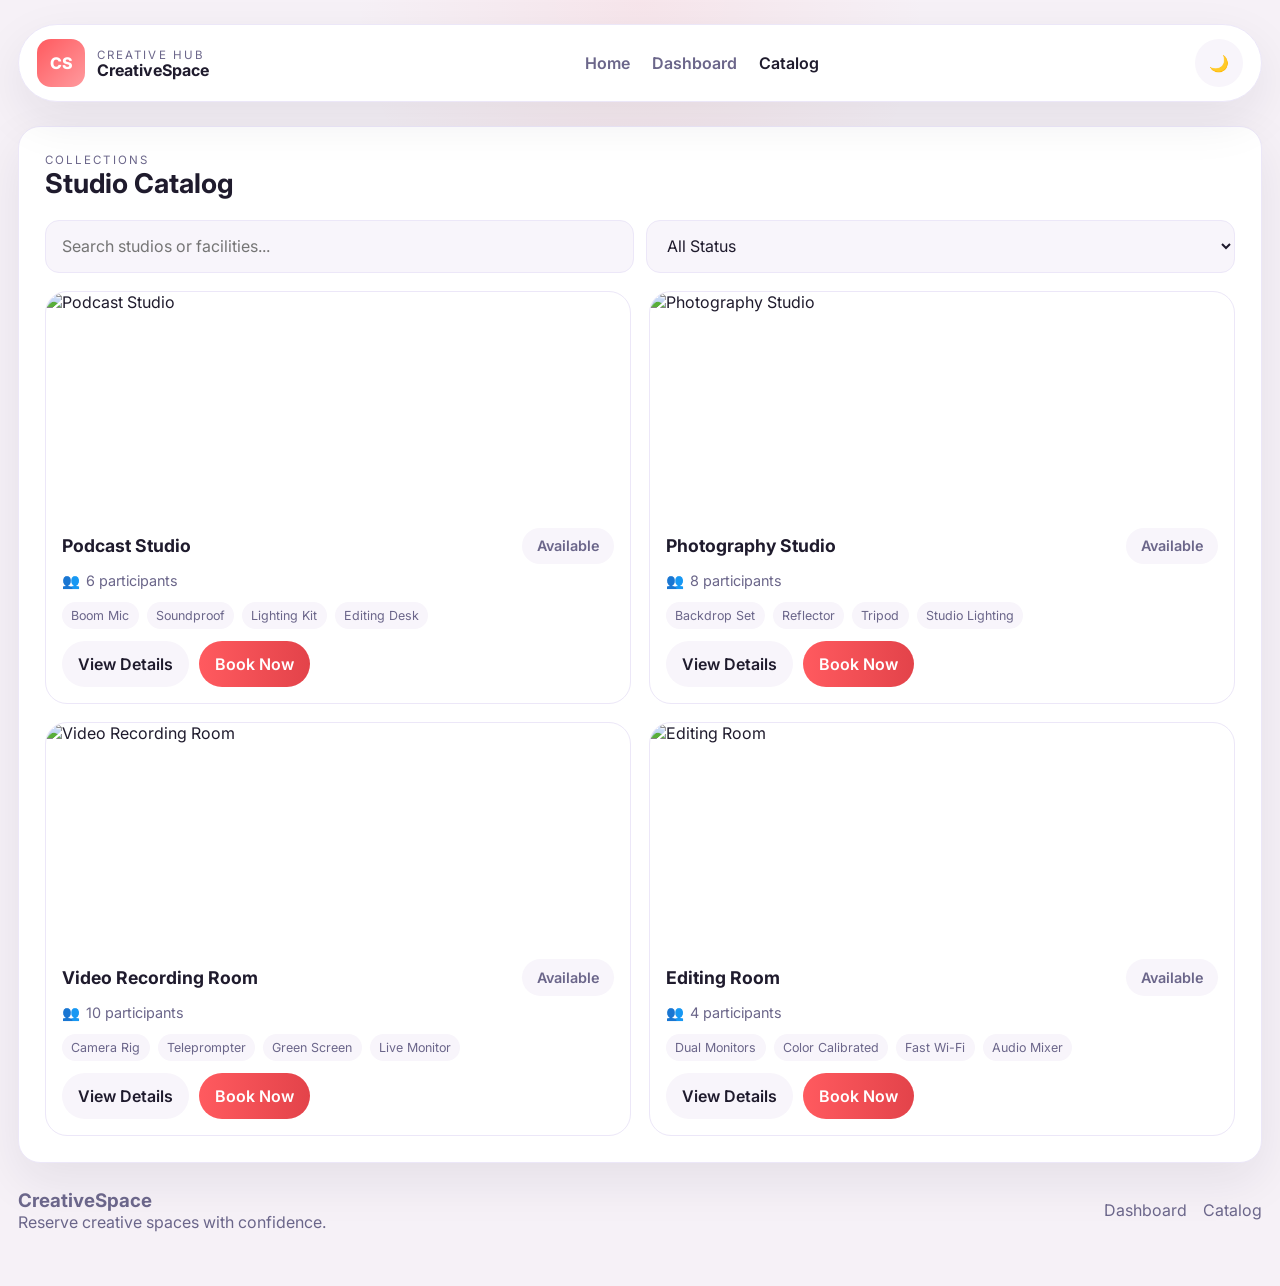
==== views/component/catalog.html @ 280a5e44 "first commit" ====
<!DOCTYPE html>
<html lang="en">
  <head>
    <meta charset="UTF-8" />
    <meta name="viewport" content="width=device-width, initial-scale=1.0" />
    <title>CreativeSpace | Studio Catalog</title>
    <link rel="preconnect" href="https://fonts.googleapis.com" />
    <link rel="preconnect" href="https://fonts.gstatic.com" crossorigin />
    <link href="https://fonts.googleapis.com/css2?family=Inter:wght@400;500;600;700;800&display=swap" rel="stylesheet" />
    <link rel="stylesheet" href="../style/style.css" />
  </head>
  <body data-page="catalog">
    <div class="app-shell">
      <header class="top-nav">
        <div class="brand-wrap">
          <div class="brand-mark">CS</div>
          <div>
            <p class="eyebrow">Creative Hub</p>
            <h1>CreativeSpace</h1>
          </div>
        </div>
        <nav class="nav-links">
          <a href="../../index.html">Home</a>
          <a href="dashboard.html">Dashboard</a>
          <a href="catalog.html" class="active">Catalog</a>
        </nav>
        <div class="nav-actions">
          <button class="theme-toggle" id="themeToggle" aria-label="Toggle theme">
            <span class="toggle-icon">🌙</span>
          </button>
        </div>
      </header>
      <main>
        <section class="catalog-section" id="catalog">
          <div class="section-header">
            <div>
              <p class="eyebrow">Collections</p>
              <h2>Studio Catalog</h2>
            </div>
          </div>
          <div class="catalog-controls">
            <input type="search" id="searchInput" placeholder="Search studios or facilities..." />
            <select id="statusFilter">
              <option value="all">All Status</option>
              <option value="available">Available</option>
              <option value="booked">Booked</option>
            </select>
          </div>
          <div class="studio-grid" id="studioGrid"></div>
        </section>
      </main>
      <footer class="footer">
        <div>
          <h3>CreativeSpace</h3>
          <p>Reserve creative spaces with confidence.</p>
        </div>
        <div class="footer-links">
          <a href="dashboard.html">Dashboard</a>
          <a href="catalog.html">Catalog</a>
        </div>
      </footer>
    </div>
    <div class="modal" id="studioModal">
      <div class="modal-content">
        <button class="modal-close" id="closeModal">&times;</button>
        <div id="modalBody"></div>
      </div>
    </div>
    <div class="modal booking-modal" id="bookingModal">
      <div class="booking-modal-content">
        <button class="modal-close" id="closeBookingModal">&times;</button>
        <div class="booking-modal-body">
          <div class="booking-modal-summary">
            <p class="eyebrow">Selected Studio</p>
            <h3 id="summaryTitle">Choose a space</h3>
            <p id="summaryDetails">No studio selected yet.</p>
            <ul id="summaryFacilities"></ul>
          </div>
          <form class="booking-form" id="bookingForm" novalidate>
            <div class="form-group">
              <label for="userName">Full Name</label>
              <input id="userName" name="userName" type="text" required />
            </div>
            <div class="form-row two-cols">
              <div class="form-group">
                <label for="studioSelect">Studio</label>
                <select id="studioSelect" name="studioSelect" required>
                  <option value="">Choose a studio</option>
                </select>
              </div>
              <div class="form-group">
                <label for="bookingDate">Booking Date</label>
                <input id="bookingDate" name="bookingDate" type="date" required />
              </div>
            </div>
            <div class="form-row two-cols">
              <div class="form-group">
                <label for="startTime">Start Time</label>
                <input id="startTime" name="startTime" type="time" required />
              </div>
              <div class="form-group">
                <label for="duration">Duration (hours)</label>
                <input id="duration" name="duration" type="number" min="1" max="12" required />
              </div>
            </div>
            <div class="form-row two-cols">
              <div class="form-group">
                <label for="participantCount">Participants</label>
                <input id="participantCount" name="participantCount" type="number" min="1" required />
              </div>
              <div class="form-group capacity-note">
                <label>Capacity Note</label>
                <p id="capacityMessage">Please select a studio</p>
              </div>
            </div>
            <div class="form-group">
              <label for="notes">Additional Notes</label>
              <textarea id="notes" name="notes" rows="4" placeholder="Describe your setup or special requests..."></textarea>
            </div>
            <button type="submit" class="submit-btn">Confirm Booking</button>
          </form>
        </div>
      </div>
    </div>
    <div class="toast" id="toast"></div>
    <script src="../script/script.js"></script>
  </body>
</html>
---- views/style/style.css ----
:root {
  --bg: #f6f1f7;
  --surface: #ffffff;
  --surface-2: #f8f5fb;
  --surface-3: #f1eefc;
  --text: #1f1b2d;
  --muted: #6b668a;
  --border: #ece7f8;
  --primary: #ff5a5f;
  --primary-dark: #e3434a;
  --primary-soft: #fff1f2;
  --success: #21b573;
  --warning: #ffb020;
  --shadow: 0 18px 50px rgba(31, 27, 45, 0.08);
  --radius: 22px;
  --transition: 0.25s ease;
}

:root.dark-theme {
  --bg: #11111d;
  --surface: #191926;
  --surface-2: #1f1f32;
  --surface-3: #2a2441;
  --text: #f7f5ff;
  --muted: #b1accf;
  --border: #2f2c4d;
  --primary: #ff7e87;
  --primary-dark: #ff5a5f;
  --primary-soft: #2d1823;
  --success: #39d98a;
  --warning: #ffba3a;
  --shadow: 0 20px 50px rgba(0, 0, 0, 0.35);
}

* {
  box-sizing: border-box;
  margin: 0;
  padding: 0;
}

html {
  scroll-behavior: smooth;
}

body {
  font-family: 'Inter', sans-serif;
  background:
    radial-gradient(circle at top, rgba(255, 90, 95, 0.08), transparent 20%),
    var(--bg);
  color: var(--text);
  transition: background var(--transition), color var(--transition);
}

button,
input,
select,
textarea {
  font: inherit;
}

button {
  cursor: pointer;
  border: none;
}

img {
  max-width: 100%;
  display: block;
}

.app-shell {
  max-width: 1400px;
  margin: 0 auto;
  padding: 24px 18px 54px;
}

.top-nav {
  display: flex;
  align-items: center;
  justify-content: space-between;
  gap: 16px;
  background: var(--surface);
  border: 1px solid var(--border);
  border-radius: 999px;
  padding: 14px 18px;
  position: sticky;
  top: 18px;
  z-index: 100;
  box-shadow: var(--shadow);
}

.brand-wrap {
  display: flex;
  align-items: center;
  gap: 12px;
}

.brand-mark {
  width: 48px;
  height: 48px;
  display: grid;
  place-items: center;
  background: linear-gradient(135deg, var(--primary), #ff9a9e);
  color: #fff;
  font-weight: 800;
  border-radius: 14px;
}

.brand-wrap h1 {
  font-size: 1rem;
  line-height: 1;
}

.eyebrow {
  font-size: 0.72rem;
  text-transform: uppercase;
  letter-spacing: 0.18em;
  color: var(--muted);
}

.nav-links {
  display: flex;
  align-items: center;
  gap: 22px;
}

.nav-links a {
  color: var(--muted);
  text-decoration: none;
  font-weight: 600;
  transition: color var(--transition);
}

.nav-links a:hover {
  color: var(--text);
}

.theme-toggle {
  width: 48px;
  height: 48px;
  background: var(--surface-2);
  color: var(--text);
  border-radius: 50%;
  transition: transform var(--transition), background var(--transition);
}

.theme-toggle:hover {
  transform: translateY(-1px);
}

.nav-links a.active {
  color: var(--text);
}

main {
  display: flex;
  flex-direction: column;
  gap: 32px;
  margin-top: 24px;
}

section {
  background: var(--surface);
  border: 1px solid var(--border);
  border-radius: var(--radius);
  box-shadow: var(--shadow);
  padding: 26px;
}

.section-header {
  display: flex;
  align-items: center;
  justify-content: space-between;
  gap: 12px;
  margin-bottom: 20px;
}

.section-header h2 {
  font-size: 1.7rem;
}

.center-text {
  justify-content: center;
  text-align: center;
}

.date-pill,
.status-pill,
.status-badge {
  background: var(--surface-2);
  color: var(--muted);
  padding: 0.6rem 0.9rem;
  border-radius: 999px;
  font-size: 0.9rem;
  font-weight: 600;
}

.stats-grid {
  display: grid;
  grid-template-columns: repeat(4, minmax(0, 1fr));
  gap: 16px;
}

.stat-card {
  background: var(--surface-2);
  border-radius: 18px;
  padding: 18px;
  min-height: 132px;
}

.accent-card {
  background: linear-gradient(135deg, var(--primary-soft), var(--surface-2));
}

.stat-card p {
  color: var(--muted);
  font-size: 0.88rem;
  margin-bottom: 6px;
}

.stat-card h3 {
  font-size: 2rem;
  margin-bottom: 8px;
}

.stat-card span {
  color: var(--muted);
  font-size: 0.9rem;
}

.dashboard-grid {
  display: grid;
  grid-template-columns: 1.1fr 0.9fr;
  gap: 18px;
  margin-top: 18px;
}

.panel {
  background: var(--surface-2);
  border-radius: 18px;
  padding: 20px;
}

.panel-header {
  display: flex;
  align-items: center;
  justify-content: space-between;
  gap: 12px;
  margin-bottom: 16px;
}

.occupancy-ring-wrap {
  display: flex;
  justify-content: center;
  margin: 18px 0;
}

.progress-ring {
  width: 180px;
  height: 180px;
  border-radius: 50%;
  background: conic-gradient(var(--primary) 0deg, var(--primary) 0deg, var(--surface-3) 0deg);
  display: grid;
  place-items: center;
  position: relative;
}

.progress-ring::before {
  content: '';
  position: absolute;
  inset: 16px;
  background: var(--surface);
  border-radius: 50%;
}

.progress-ring-inner {
  position: relative;
  z-index: 1;
  text-align: center;
}

.progress-ring-inner strong {
  display: block;
  font-size: 2rem;
}

.progress-ring-inner span {
  color: var(--muted);
  font-size: 0.88rem;
}

.usage-bars {
  display: flex;
  align-items: end;
  gap: 10px;
  height: 180px;
}

.usage-bar-group {
  flex: 1;
  display: flex;
  flex-direction: column;
  align-items: center;
  gap: 8px;
}

.bar-track {
  width: 100%;
  max-width: 52px;
  height: 140px;
  background: var(--surface-3);
  border-radius: 999px;
  position: relative;
  overflow: hidden;
}

.bar-fill {
  position: absolute;
  bottom: 0;
  width: 100%;
  background: linear-gradient(180deg, var(--primary), #ff9a9e);
  border-radius: 999px;
  transition: height 0.5s ease;
}

.bar-label {
  font-size: 0.8rem;
  color: var(--muted);
  text-align: center;
}

.activity-list {
  display: flex;
  flex-direction: column;
  gap: 10px;
}

.activity-item {
  display: flex;
  justify-content: space-between;
  gap: 12px;
  background: var(--surface);
  border: 1px solid var(--border);
  border-radius: 14px;
  padding: 14px;
}

.activity-text strong {
  display: block;
  margin-bottom: 4px;
}

.activity-text span,
.activity-time {
  color: var(--muted);
  font-size: 0.9rem;
}

.hero {
  display: grid;
  grid-template-columns: 1.1fr 0.9fr;
  gap: 24px;
  align-items: center;
  padding: 38px;
}

.hero-content h2 {
  font-size: clamp(2.5rem, 4vw, 4rem);
  line-height: 1;
  margin: 8px 0;
  max-width: 560px;
}

.hero-text {
  color: var(--muted);
  max-width: 580px;
  line-height: 1.7;
  margin-bottom: 18px;
}

.hero-actions {
  display: flex;
  gap: 12px;
  margin-bottom: 22px;
}

.btn-primary,
.btn-secondary,
.preview-link {
  display: inline-flex;
  align-items: center;
  justify-content: center;
  text-decoration: none;
}

.btn-primary {
  background: linear-gradient(90deg, var(--primary), var(--primary-dark));
  color: #fff;
  border-radius: 999px;
  padding: 0.9rem 1.2rem;
  font-weight: 600;
}

.btn-secondary {
  background: var(--surface-2);
  color: var(--text);
  border-radius: 999px;
  padding: 0.9rem 1.2rem;
  font-weight: 600;
}

.metric-strip {
  display: flex;
  gap: 18px;
  flex-wrap: wrap;
}

.metric-strip div {
  display: flex;
  flex-direction: column;
  gap: 4px;
}

.metric-strip strong {
  font-size: 1.1rem;
}

.metric-strip span {
  color: var(--muted);
  font-size: 0.9rem;
}

.hero-visual {
  position: relative;
  min-height: 420px;
  border-radius: 28px;
  background:
    linear-gradient(rgba(0, 0, 0, 0.18), rgba(0, 0, 0, 0.18)),
    url('https://images.unsplash.com/photo-1471341971476-ae15ff5dd4ea?auto=format&fit=crop&w=1200&q=80') center/cover;
  overflow: hidden;
}

.hero-card {
  position: absolute;
  background: rgba(255, 255, 255, 0.92);
  border-radius: 18px;
  padding: 16px;
  backdrop-filter: blur(12px);
}

.hero-card-main {
  left: 18px;
  right: 18px;
  bottom: 18px;
}

.hero-card-side {
  top: 18px;
  right: 18px;
  text-align: center;
}

.hero-card span,
.hero-card p,
.hero-card strong {
  color: var(--muted);
}

.hero-card h3 {
  margin: 8px 0;
}

.preview-section,
.feature-section {
  padding: 24px;
}

.view-link {
  color: var(--text);
  font-weight: 700;
}

.preview-grid {
  display: grid;
  grid-template-columns: repeat(3, minmax(0, 1fr));
  gap: 18px;
}

.preview-card {
  background: var(--surface);
  border: 1px solid var(--border);
  border-radius: 18px;
  overflow: hidden;
}

.preview-card img {
  height: 210px;
  width: 100%;
  object-fit: cover;
}

.preview-card > div {
  padding: 16px;
}

.preview-card p {
  color: var(--muted);
  margin-bottom: 10px;
}

.feature-grid {
  display: grid;
  grid-template-columns: repeat(3, minmax(0, 1fr));
  gap: 18px;
}

.feature-card {
  background: var(--surface-2);
  border-radius: 18px;
  padding: 18px;
}

.feature-card h3 {
  margin-bottom: 8px;
}

.feature-card p {
  color: var(--muted);
  line-height: 1.6;
}

.footer {
  display: flex;
  align-items: center;
  justify-content: space-between;
  gap: 14px;
  padding: 26px 0 0;
  color: var(--muted);
}

.footer-links {
  display: flex;
  gap: 16px;
}

.footer-links a {
  color: var(--muted);
  text-decoration: none;
}

.catalog-controls {
  display: flex;
  gap: 12px;
  margin-bottom: 18px;
}

.catalog-controls input,
.catalog-controls select,
.booking-form input,
.booking-form select,
.booking-form textarea {
  width: 100%;
  background: var(--surface-2);
  border: 1px solid var(--border);
  border-radius: 14px;
  color: var(--text);
  padding: 0.9rem 1rem;
  outline: none;
  transition: border-color var(--transition), box-shadow var(--transition);
}

.catalog-controls input:focus,
.catalog-controls select:focus,
.booking-form input:focus,
.booking-form select:focus,
.booking-form textarea:focus {
  border-color: var(--primary);
  box-shadow: 0 0 0 4px var(--primary-soft);
}

.studio-grid {
  display: grid;
  grid-template-columns: repeat(2, minmax(0, 1fr));
  gap: 18px;
}

.studio-card {
  background: var(--surface);
  border: 1px solid var(--border);
  border-radius: 22px;
  overflow: hidden;
  transition: transform var(--transition), box-shadow var(--transition), border-color var(--transition);
}

.studio-card:hover {
  transform: translateY(-4px);
  border-color: var(--primary);
  box-shadow: 0 18px 36px rgba(255, 90, 95, 0.12);
}

.studio-card img {
  height: 220px;
  width: 100%;
  object-fit: cover;
}

.studio-body {
  padding: 16px;
}

.studio-meta {
  display: flex;
  align-items: center;
  justify-content: space-between;
  gap: 8px;
  margin-bottom: 8px;
}

.studio-card h3 {
  font-size: 1.1rem;
}

.capacity-row {
  display: flex;
  align-items: center;
  gap: 6px;
  color: var(--muted);
  font-size: 0.9rem;
}

.facilities {
  display: flex;
  flex-wrap: wrap;
  gap: 8px;
  margin: 12px 0;
}

.facilities span {
  background: var(--surface-2);
  border-radius: 999px;
  padding: 0.38rem 0.58rem;
  font-size: 0.78rem;
  color: var(--muted);
}

.card-actions {
  display: flex;
  gap: 10px;
}

.card-actions button,
.submit-btn,
.modal-close {
  border-radius: 999px;
  padding: 0.82rem 1rem;
  font-weight: 600;
}

.card-actions .secondary-btn {
  background: var(--surface-2);
  color: var(--text);
}

.card-actions .primary-btn,
.submit-btn {
  background: linear-gradient(90deg, var(--primary), var(--primary-dark));
  color: #fff;
}

.booking-layout {
  display: grid;
  grid-template-columns: 1.4fr 0.9fr;
  gap: 18px;
}

.booking-form {
  display: flex;
  flex-direction: column;
  gap: 16px;
}

.form-group {
  display: flex;
  flex-direction: column;
  gap: 8px;
}

.form-row {
  display: grid;
  gap: 16px;
}

.two-cols {
  grid-template-columns: 1fr 1fr;
}

.capacity-note p {
  color: var(--muted);
  font-size: 0.9rem;
}

.summary-card {
  background: linear-gradient(180deg, var(--surface-3), var(--surface));
  border-radius: 18px;
  padding: 18px;
}

.summary-card ul {
  list-style: none;
  display: flex;
  flex-direction: column;
  gap: 8px;
  margin-top: 10px;
}

.summary-card li {
  color: var(--muted);
  font-size: 0.9rem;
}

.booking-modal-content {
  width: min(980px, 100%);
  background: var(--surface);
  border-radius: 22px;
  position: relative;
  padding: 24px;
}

.booking-modal-body {
  display: grid;
  grid-template-columns: 0.8fr 1.2fr;
  gap: 18px;
}

.booking-modal-summary {
  background: var(--surface-2);
  border-radius: 18px;
  padding: 18px;
}

.modal {
  position: fixed;
  inset: 0;
  background: rgba(17, 17, 29, 0.56);
  display: none;
  align-items: center;
  justify-content: center;
  padding: 18px;
  z-index: 999;
}

.modal.open {
  display: flex;
}

.modal-content {
  width: min(640px, 100%);
  background: var(--surface);
  border-radius: 22px;
  padding: 24px;
  position: relative;
}

.modal-close {
  position: absolute;
  right: 16px;
  top: 16px;
  background: var(--surface-2);
  color: var(--text);
}

.toast {
  position: fixed;
  right: 18px;
  bottom: 18px;
  background: var(--text);
  color: #fff;
  padding: 0.9rem 1rem;
  border-radius: 14px;
  opacity: 0;
  transform: translateY(12px);
  transition: opacity 0.25s ease, transform 0.25s ease;
  z-index: 1000;
}

.toast.show {
  opacity: 1;
  transform: translateY(0);
}

@media (max-width: 980px) {
  .stats-grid,
  .dashboard-grid,
  .booking-layout,
  .studio-grid,
  .hero,
  .preview-grid,
  .feature-grid,
  .booking-modal-body {
    grid-template-columns: 1fr;
  }

  .top-nav {
    border-radius: 22px;
    flex-wrap: wrap;
  }

  .nav-links {
    order: 3;
    width: 100%;
    justify-content: center;
  }
}

@media (max-width: 640px) {
  .app-shell {
    padding: 14px 10px 40px;
  }

  section {
    padding: 18px;
  }

  .catalog-controls,
  .two-cols,
  .card-actions,
  .hero-actions,
  .footer {
    grid-template-columns: 1fr;
    display: grid;
  }

  .section-header {
    flex-direction: column;
    align-items: flex-start;
  }

  .top-nav {
    align-items: flex-start;
  }

  .nav-links {
    gap: 12px;
  }

  .hero {
    padding: 18px;
  }
}
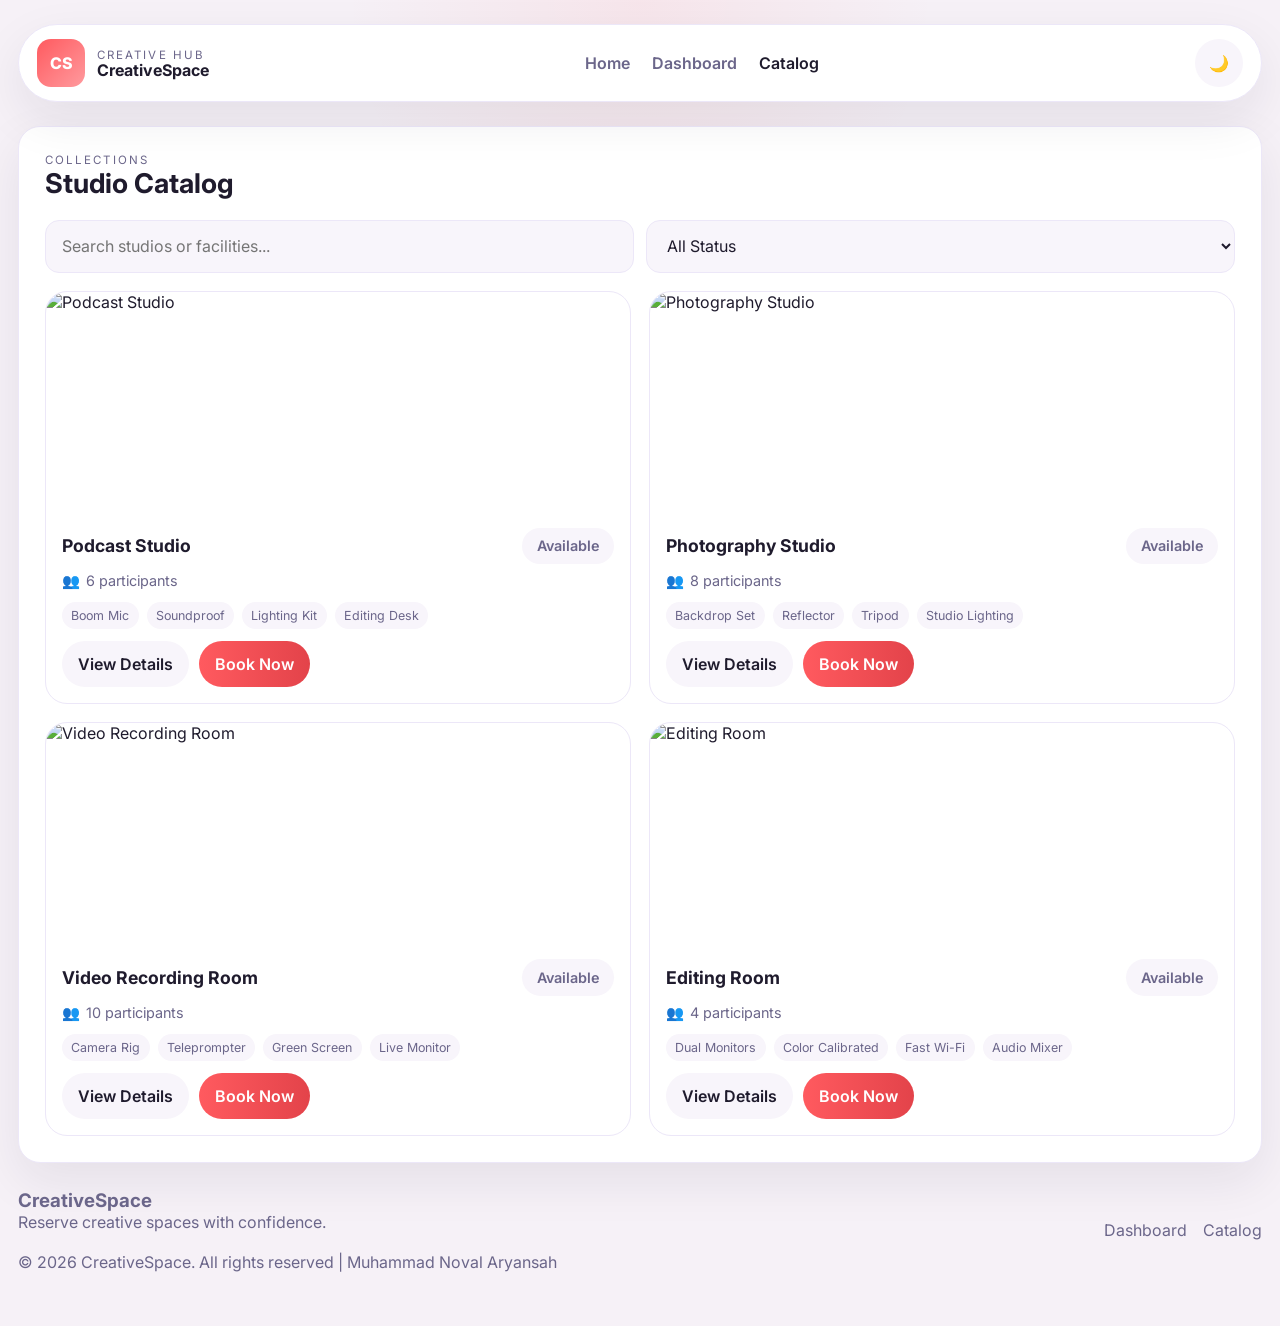
==== commit f268188a: "update: footer text in all page" ====
--- a/views/component/catalog.html
+++ b/views/component/catalog.html
@@ -53,6 +53,8 @@
         <div>
           <h3>CreativeSpace</h3>
           <p>Reserve creative spaces with confidence.</p>
+          <br/>
+          <p>&copy; 2026 CreativeSpace. All rights reserved | Muhammad Noval Aryansah</p>
         </div>
         <div class="footer-links">
           <a href="dashboard.html">Dashboard</a>
